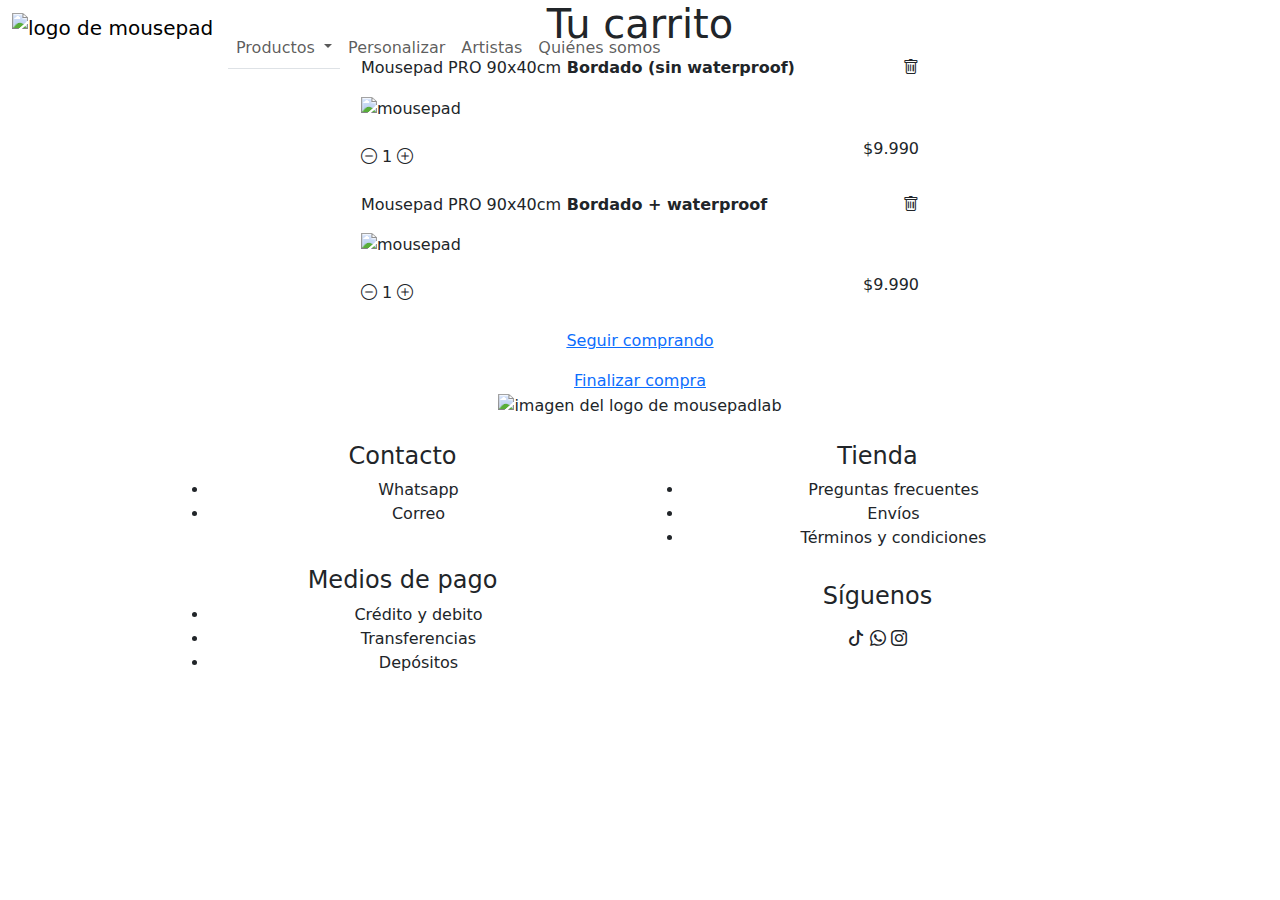
==== carrito.html @ 596542e2 "Add files via upload" ====
<!doctype html>
<html lang="es">
  <head>
    <meta charset="utf-8">
    <meta name="viewport" content="width=device-width, initial-scale=1">
    <title>Mousepad lab</title>
    <link href="https://cdn.jsdelivr.net/npm/bootstrap@5.3.3/dist/css/bootstrap.min.css" rel="stylesheet" integrity="sha384-QWTKZyjpPEjISv5WaRU9OFeRpok6YctnYmDr5pNlyT2bRjXh0JMhjY6hW+ALEwIH" crossorigin="anonymous">
    <link rel="stylesheet" href="https://cdn.jsdelivr.net/npm/bootstrap-icons@1.11.3/font/bootstrap-icons.min.css">
    <link rel="preconnect" href="https://fonts.googleapis.com">
    <link rel="preconnect" href="https://fonts.gstatic.com" crossorigin>
    <link href="https://fonts.googleapis.com/css2?family=Alegreya:ital,wght@0,400..900;1,400..900&family=Dancing+Script:wght@400..700&family=Playfair+Display:ital,wght@0,400..900;1,400..900&family=Roboto:ital,wght@0,100;0,300;0,400;0,500;0,700;0,900;1,100;1,300;1,400;1,500;1,700;1,900&family=Style+Script&display=swap" rel="stylesheet">
    <link rel="stylesheet" href="assets/style.css"> 
  </head>
  <body>
    <header class="position-absolute">
      <nav class="navbar navbar-expand-md">
          <div class="ss-container-nav container">
            <a class="navbar-brand" href="index.html"><img src="assets/img/mousepadlab.png" alt="logo de mousepadlab" class="logo-header d-sm-none" width="110" height="40">
              <img src="assets/img/mousepadlab.png" alt="logo de mousepadlab" class="logo-header d-none d-sm-block" width="200" height="70"></a>
              <div>
              <a href="carrito.html"><i class="bi bi-cart2 d-md-none text-white"></i></a>
            <button class="navbar-toggler border-0 shadow-none" type="button" data-bs-toggle="collapse" data-bs-target="#navbarNavDropdown" aria-controls="navbarNavDropdown" aria-expanded="false" aria-label="Toggle navigation">
              <i class="bi bi-list text-white"></i>
            </button>
              </div>
            <div class="collapse navbar-collapse " id="navbarNavDropdown">
              <ul class="ss-lista navbar-nav justify-content-around text">
                  <li class="nav-item dropdown">
                      <a class="nav-link dropdown-toggle text border-bottom" href="#" role="button" data-bs-toggle="dropdown" aria-expanded="false">
                        Productos
                      </a>
                      <ul class="dropdown-menu">
                        <li><a class="dropdown-item" href="personalizar.html">Personalizados</a></li>
                        <li><a class="dropdown-item" href="artistas.html">Diseñado por artistas</a></li>
                        <li><a class="dropdown-item" href="personalizar-playmat.html">Playmat</a></li>
                        <li><a class="dropdown-item" href="personalizar-gifcard.html">Gift card</a></li>
                      </ul>
                    </li>
                <li class="nav-item">
                  <a class="nav-link" href="personalizar.html">Personalizar</a>
                </li>
                <li class="nav-item">
                  <a class="nav-link" href="artistas.html">Artistas</a>
                </li>
                <li class="nav-item">
                  <a class="nav-link" href="#">Quiénes somos</a>
                </li>
              </ul>
            </div>
            <a href="carrito.html"><i class="bi bi-cart2 d-none d-md-block text-white"></i></a>
          </div>
        </nav>
  </header>
    <main>
      <section class="ss-hero-pag ss-hero-formulario container-fluid text-center align-content-center">
        <h1>Tu carrito</h1>
    </section>
        <section class="container-producto container justify-content-center py-4 py-md-5 p-lg-0">
          <div>
            <div class="row justify-content-center">
              <div class="col-lg-6">
                <div class="carrito-elemento">
                  <div class="d-flex justify-content-between align-items-center mb-3">
                    <p class="text-start m-0">Mousepad PRO 90x40cm<span class="fw-bolder"> Bordado (sin waterproof)</span></i></p>
                    <p class="m-0"><i class="bi bi-trash"></i></p>
                  </div>
                    <img class="img-carrito" src="assets/img/carrito-1.jpeg" alt="mousepad">
                    <div class="sumar d-flex justify-content-between align-items-center my-3">
                    <div>
                      <p class="m-0"><i class="iconos-carrito bi bi-dash-circle"></i> 1 <i class="iconos-carrito bi bi-plus-circle"></i></p>
                    </div>
                    <p class="ss-precio">$9.990</p>
                    </div>
                </div>
              <div class="carrito-elemento">
                <div class="d-flex justify-content-between align-items-center mb-3">
                    <p class="text-start m-0">Mousepad PRO 90x40cm<span class="fw-bolder"> Bordado + waterproof</span></i></p>
                    <p class="m-0"><i class="bi bi-trash"></i></p>
                </div>
                    <img class="img-carrito" src="assets/img/carrito-2.jpeg" alt="mousepad">
                  <div class="sumar d-flex justify-content-between align-items-center my-3">
                    <div>
                      <p class="m-0"><i class="iconos-carrito bi bi-dash-circle"></i> 1 <i class="iconos-carrito bi bi-plus-circle"></i></p>
                    </div>
                    <p class="ss-precio">$9.990</p>
                  </div>
              </div>
        <div class="container-botones text-center container-fluid">
          <div class="d-flex justify-content-center mb-3">
            <a type="submit" class="large-btn-mobile-2 col-12 d-flex justify-content-center align-items-center" href="index.html">Seguir comprando</a>
            </div>
            <div class="d-flex justify-content-center">
              <a type="submit" class="large-btn-mobile col-12 border-0 d-flex justify-content-center align-items-center" href="formulario-direccion-envio.html">Finalizar compra</a>
              </div>
            </div>
          </div>
          </div>
        </div>
        </div>
        </section>
    </main>
    <footer class="container-fluid text-start text-sm-center">
        <div class="container">
            <img src="assets/img/mousepadlab.png" class="ss-img-footer" alt="imagen del logo de mousepadlab">
            <div class="row py-4 justify-content-center">
              <div class="col-12 col-sm-5 justify-content-center text-sm-center">
                  <h4>Contacto</h4>
              <ul>
                  <li>Whatsapp</li>
                  <li>Correo</li>
              </ul>
            </div>
            <div class="col-12 col-sm-5 justify-content-center text-sm-center">
                <h4>Tienda</h4>
            <ul>
                <li>Preguntas frecuentes</li>
                <li>Envíos</li>
                <li>Términos y condiciones</li>
            </ul>
            </div>
            <div class="col-12 col-sm-5 justify-content-center text-start text-sm-center">
                <h4>Medios de pago</h4>
            <ul>
                <li>Crédito y debito</li>
                <li>Transferencias</li>
                <li>Depósitos</li>
            </ul>
            </div>
            <div class="d-flex d-sm-block social-media justify-content-between justify-content-sm-center py-3 col-12 col-sm-5 text-start text-sm-center">
              <h4 class="d-none d-sm-block mb-3">Síguenos</h4>
                <i class="bi bi-tiktok text-center"></i>
                <i class="bi bi-whatsapp"></i>
                <i class="bi bi-instagram"></i>
            </div>
        </div>
      </div>
    </footer>
    <script src="https://cdn.jsdelivr.net/npm/bootstrap@5.3.3/dist/js/bootstrap.bundle.min.js" integrity="sha384-YvpcrYf0tY3lHB60NNkmXc5s9fDVZLESaAA55NDzOxhy9GkcIdslK1eN7N6jIeHz" crossorigin="anonymous"></script>
  </body>
</html>
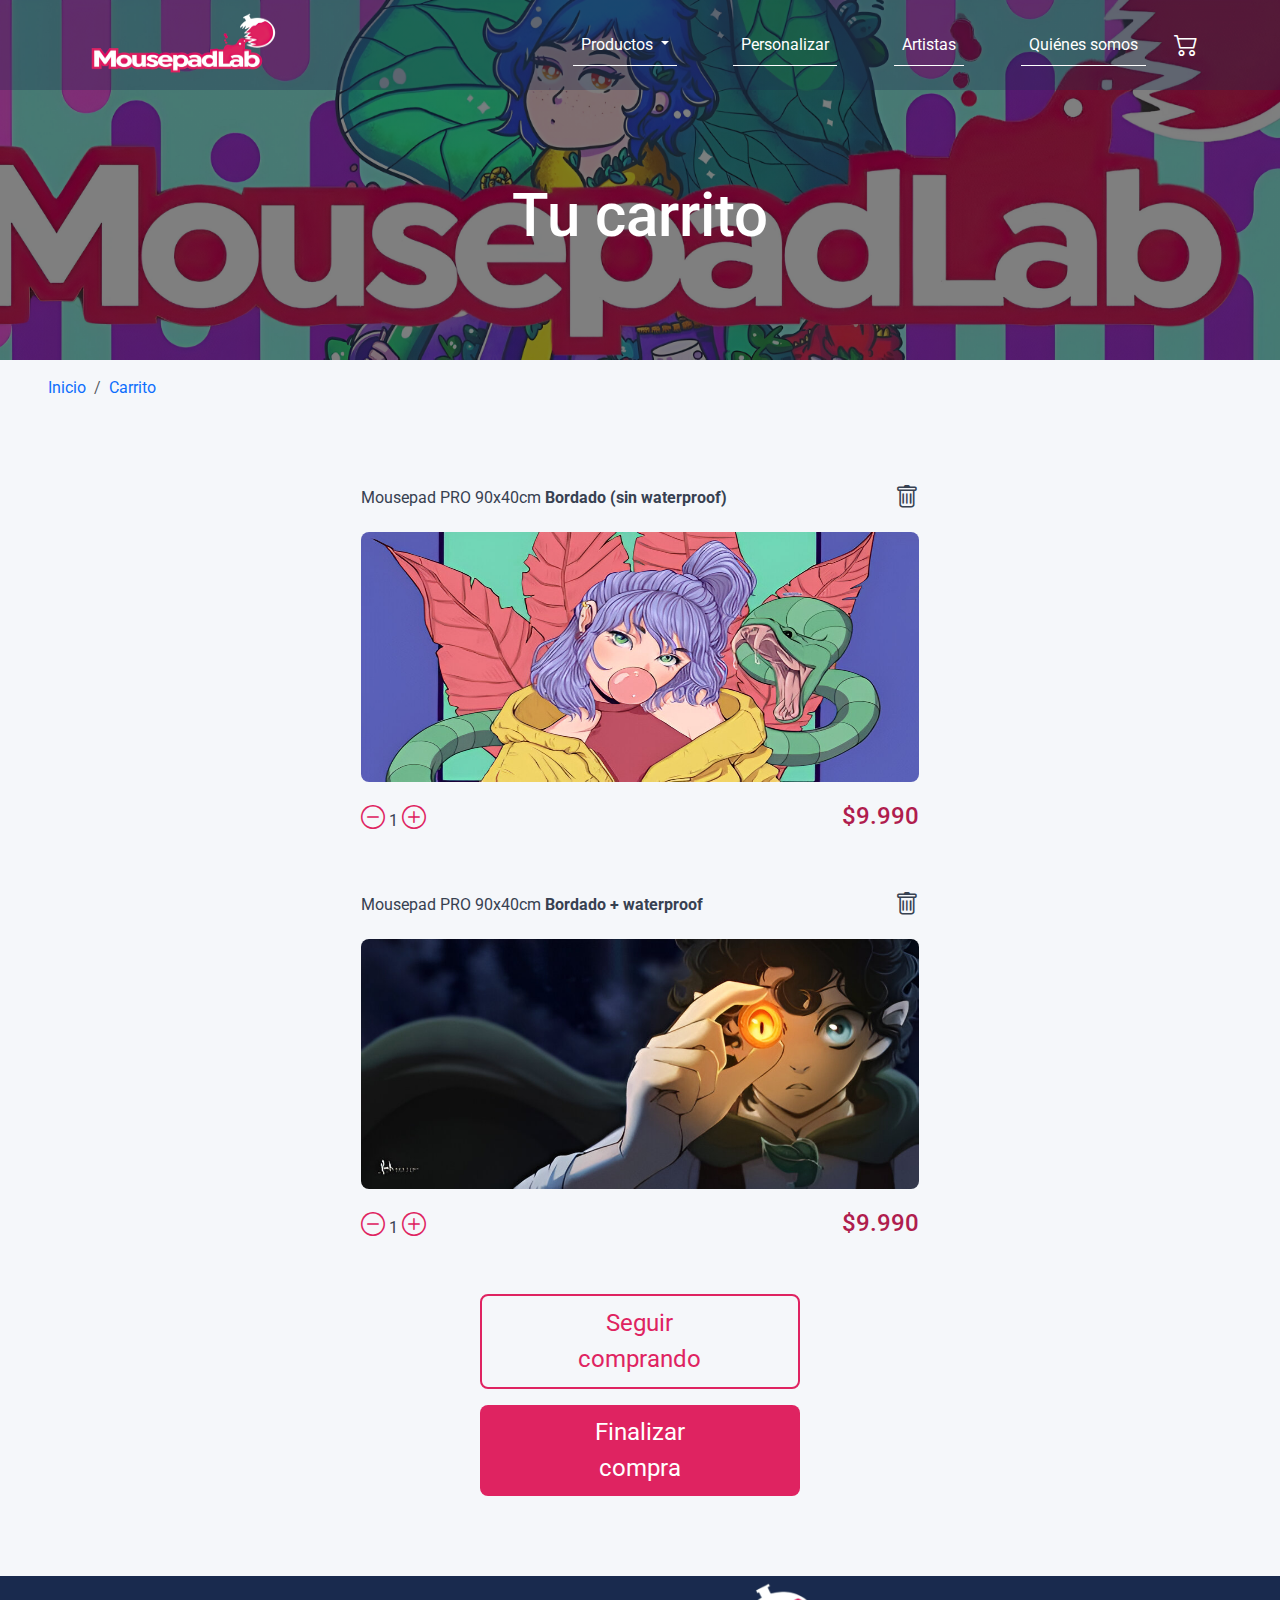
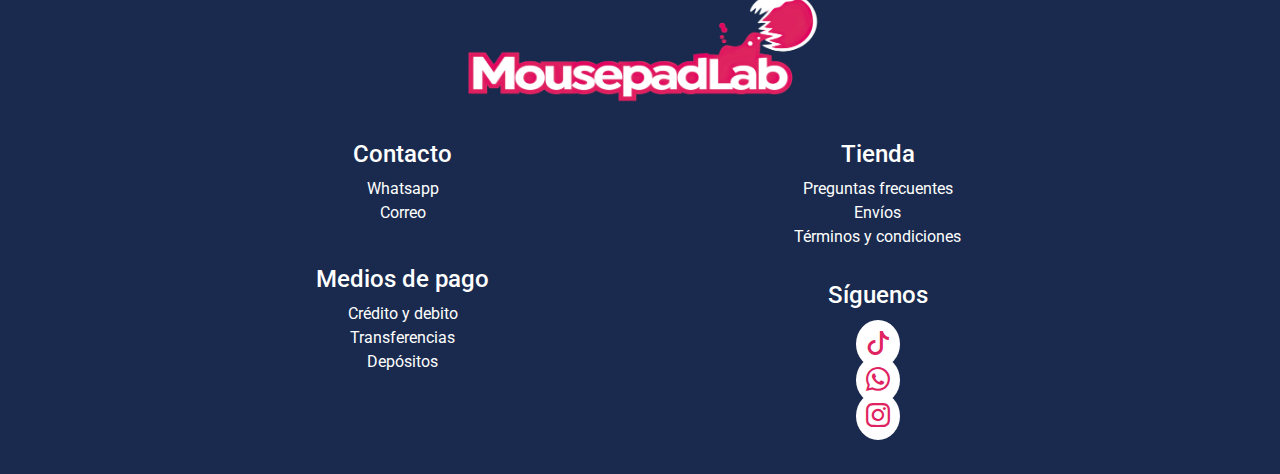
==== commit 33467fa1: "Add files via upload" ====
--- a/carrito.html
+++ b/carrito.html
@@ -3,12 +3,15 @@
   <head>
     <meta charset="utf-8">
     <meta name="viewport" content="width=device-width, initial-scale=1">
-    <title>Mousepad lab</title>
+    <title>Mousepad lab - Carrito</title>
     <link href="https://cdn.jsdelivr.net/npm/bootstrap@5.3.3/dist/css/bootstrap.min.css" rel="stylesheet" integrity="sha384-QWTKZyjpPEjISv5WaRU9OFeRpok6YctnYmDr5pNlyT2bRjXh0JMhjY6hW+ALEwIH" crossorigin="anonymous">
     <link rel="stylesheet" href="https://cdn.jsdelivr.net/npm/bootstrap-icons@1.11.3/font/bootstrap-icons.min.css">
     <link rel="preconnect" href="https://fonts.googleapis.com">
     <link rel="preconnect" href="https://fonts.gstatic.com" crossorigin>
     <link href="https://fonts.googleapis.com/css2?family=Alegreya:ital,wght@0,400..900;1,400..900&family=Dancing+Script:wght@400..700&family=Playfair+Display:ital,wght@0,400..900;1,400..900&family=Roboto:ital,wght@0,100;0,300;0,400;0,500;0,700;0,900;1,100;1,300;1,400;1,500;1,700;1,900&family=Style+Script&display=swap" rel="stylesheet">
+    <link rel="preconnect" href="https://fonts.googleapis.com">
+<link rel="preconnect" href="https://fonts.gstatic.com" crossorigin>
+<link href="https://fonts.googleapis.com/css2?family=Alegreya:ital,wght@0,400..900;1,400..900&family=Dancing+Script:wght@400..700&family=Playfair+Display:ital,wght@0,400..900;1,400..900&family=Press+Start+2P&family=Roboto:ital,wght@0,100;0,300;0,400;0,500;0,700;0,900;1,100;1,300;1,400;1,500;1,700;1,900&family=Style+Script&display=swap" rel="stylesheet">
     <link rel="stylesheet" href="assets/style.css"> 
   </head>
   <body>
@@ -23,31 +26,32 @@
               <i class="bi bi-list text-white"></i>
             </button>
               </div>
-            <div class="collapse navbar-collapse " id="navbarNavDropdown">
-              <ul class="ss-lista navbar-nav justify-content-around text">
-                  <li class="nav-item dropdown">
-                      <a class="nav-link dropdown-toggle text border-bottom" href="#" role="button" data-bs-toggle="dropdown" aria-expanded="false">
-                        Productos
-                      </a>
-                      <ul class="dropdown-menu">
-                        <li><a class="dropdown-item" href="personalizar.html">Personalizados</a></li>
-                        <li><a class="dropdown-item" href="artistas.html">Diseñado por artistas</a></li>
-                        <li><a class="dropdown-item" href="personalizar-playmat.html">Playmat</a></li>
-                        <li><a class="dropdown-item" href="personalizar-gifcard.html">Gift card</a></li>
-                      </ul>
-                    </li>
-                <li class="nav-item">
-                  <a class="nav-link" href="personalizar.html">Personalizar</a>
-                </li>
-                <li class="nav-item">
-                  <a class="nav-link" href="artistas.html">Artistas</a>
-                </li>
-                <li class="nav-item">
-                  <a class="nav-link" href="#">Quiénes somos</a>
-                </li>
-              </ul>
-            </div>
-            <a href="carrito.html"><i class="bi bi-cart2 d-none d-md-block text-white"></i></a>
+              <div class="collapse navbar-collapse " id="navbarNavDropdown">
+                <ul class="ss-lista navbar-nav align-items-center justify-content-md-around">
+                    <li class="nav-item dropdown nav-item-diferente">
+                        <a class="nav-link dropdown-toggle text text-center" href="#" role="button" data-bs-toggle="dropdown" aria-expanded="false">
+                          Productos
+                        </a>
+                        <ul class="dropdown-menu">
+                          <li><a class="dropdown-item" href="personalizar.html">Personalizados</a></li>
+                          <li><a class="dropdown-item" href="artistas.html">Diseñado por artistas</a></li>
+                          <li><a class="dropdown-item" href="personalizar-playmat.html">Playmat</a></li>
+                          <li><a class="dropdown-item" href="personalizar-gifcard.html">Gift card</a></li>
+                          <li><a class="dropdown-item" href="personalizar-cuadro.html">Cuadros</a></li>
+                        </ul>
+                      </li>
+                  <li class="nav-item">
+                    <a class="nav-link text-center" href="personalizar.html">Personalizar</a>
+                  </li>
+                  <li class="nav-item nav-item-diferente">
+                    <a class="nav-link text-center" href="artistas.html">Artistas</a>
+                  </li>
+                  <li class="nav-item">
+                    <a class="nav-link text-center" href="quienes-somos.html">Quiénes somos</a>
+                  </li>
+                </ul>
+              </div>
+              <a href="carrito.html" class="d-none d-md-block"><p class="m-0"><i class="bi bi-cart2 d-none d-md-block text-white"></i></p></a>
           </div>
         </nav>
   </header>
@@ -55,6 +59,10 @@
       <section class="ss-hero-pag ss-hero-formulario container-fluid text-center align-content-center">
         <h1>Tu carrito</h1>
     </section>
+    <ol class="breadcrumb ms-5 mt-3">
+      <li class="breadcrumb-item"><a href="index.html">Inicio</a></li>
+      <li class="breadcrumb-item"><a href="#" class="miga-activa">Carrito</a></li>
+    </ol>
         <section class="container-producto container justify-content-center py-4 py-md-5 p-lg-0">
           <div>
             <div class="row justify-content-center">
@@ -87,7 +95,7 @@
               </div>
         <div class="container-botones text-center container-fluid">
           <div class="d-flex justify-content-center mb-3">
-            <a type="submit" class="large-btn-mobile-2 col-12 d-flex justify-content-center align-items-center" href="index.html">Seguir comprando</a>
+            <a type="submit" class="large-btn-mobile-2 col-12 d-flex justify-content-center align-items-center">Seguir comprando</a>
             </div>
             <div class="d-flex justify-content-center">
               <a type="submit" class="large-btn-mobile col-12 border-0 d-flex justify-content-center align-items-center" href="formulario-direccion-envio.html">Finalizar compra</a>
@@ -128,9 +136,9 @@
             </div>
             <div class="d-flex d-sm-block social-media justify-content-between justify-content-sm-center py-3 col-12 col-sm-5 text-start text-sm-center">
               <h4 class="d-none d-sm-block mb-3">Síguenos</h4>
-                <i class="bi bi-tiktok text-center"></i>
-                <i class="bi bi-whatsapp"></i>
-                <i class="bi bi-instagram"></i>
+                <div class="icono-contenedor"><i class="bi bi-tiktok text-center"></i></div>
+                <div class="icono-contenedor"><i class="bi bi-whatsapp"></i></div>
+                <div class="icono-contenedor"><i class="bi bi-instagram"></i></div>
             </div>
         </div>
       </div>
--- a/assets/style.css
+++ b/assets/style.css
@@ -0,0 +1,758 @@
+@charset "UTF-8";
+.large-btn-mobile:hover {
+  background-color: #B01D4E;
+}
+
+.large-btn-mobile-2:hover {
+  background-color: #B01D4E;
+}
+
+.small-btn-mobile:hover {
+  background-color: #B01D4E;
+}
+
+.small-btn-desktop:hover {
+  background-color: #B01D4E;
+}
+
+body {
+  background-color: #F5F7FA;
+  color: #374151;
+  font-family: "Roboto";
+}
+
+h1 {
+  font-size: 1.875rem;
+}
+
+h2 {
+  font-size: 1.5rem;
+}
+
+a {
+  text-decoration: none;
+}
+
+li:not(.ss-vende li) {
+  list-style: none;
+}
+
+p {
+  font-size: 0.875rem;
+}
+
+/* Estos son los estilos del header*/
+header {
+  width: 100%;
+}
+
+.navbar {
+  background-color: rgba(25, 42, 78, 0.3);
+  max-height: 90px;
+}
+
+.navbar .navbar-nav .nav-link {
+  color: white;
+  border-bottom: 1px solid white;
+}
+
+.navbar .navbar-nav .nav-link li.activo a.activo {
+  color: #DF2361;
+}
+
+.navbar .navbar-toggler-icon {
+  color: white;
+}
+
+.navbar-brand {
+  width: 40%;
+}
+
+.navbar-nav {
+  width: 100%;
+}
+
+.navbar-collapse.show {
+  background-color: #F5F7FA;
+  width: 50%;
+  height: 100vh;
+  display: flex;
+  align-items: flex-start;
+  z-index: 5;
+}
+
+.navbar-collapse.show .ss-lista {
+  height: 50%;
+  align-items: center;
+  justify-content: space-between;
+  border-color: #DF2361;
+}
+
+.navbar-collapse.show .nav-link {
+  color: #374151;
+  font-size: 1.25rem;
+}
+
+.navbar-collapse ul.dropdown-menu.show {
+  display: flex;
+  align-items: center;
+  flex-direction: column;
+  justify-content: space-around;
+  height: 30vh;
+}
+.navbar-collapse ul.dropdown-menu.show li {
+  border-bottom: 1px solid #DF2361;
+  width: 100%;
+}
+
+.bi {
+  font-size: 1.5rem;
+}
+
+/* Estos son los estilos del home*/
+/* Estos son los estilos de la seccion hero-img*/
+.ss-hero-img {
+  color: white;
+  background-image: linear-gradient(rgba(0, 0, 0, 0.5), rgba(0, 0, 0, 0.5)), url("img/personalizar-2.jpeg");
+  background-position: center;
+  background-size: cover;
+  height: 40vh;
+  max-height: 668px;
+}
+.ss-hero-img div {
+  margin-top: 3.125rem;
+}
+
+.large-btn-mobile {
+  color: white;
+  width: 60%;
+  min-width: 300px;
+  max-width: 23rem;
+  padding: 0.6rem 5rem 0.6rem 5rem;
+  border-radius: 8px;
+  background-color: #DF2361;
+  transition: all 0.3s ease;
+}
+
+.large-btn-mobile-2 {
+  color: #DF2361;
+  width: 60%;
+  min-width: 300px;
+  max-width: 23rem;
+  padding: 0.6rem 5rem 0.6rem 5rem;
+  border-radius: 8px;
+  border: 2px solid #DF2361;
+  background-color: #F5F7FA;
+  transition: all 0.3s ease;
+}
+
+/* Estos son los estilos de la seccion productos*/
+.ss-card-img {
+  height: 90px;
+}
+
+.small-btn-mobile {
+  color: white;
+  max-height: 2.5rem;
+  padding-bottom: 0.2rem;
+  padding-top: 0.2rem;
+  border-radius: 8px;
+  background-color: #DF2361;
+  transition: all 0.3s ease;
+}
+
+.ss-card-text {
+  font-size: 0.75rem;
+}
+
+.ss-precio {
+  margin-bottom: 0.3rem;
+  color: #B01D4E;
+}
+
+.ss-precio-personalizar {
+  font-size: 1.5rem;
+  margin-bottom: 0.3rem;
+  color: #B01D4E;
+}
+
+/* Estos son los estilos de la seccion img-descriptiva*/
+.img-descriptiva {
+  position: relative;
+  background-image: linear-gradient(rgba(0, 0, 0, 0.5), rgba(0, 0, 0, 0.5)), url("img/img-descriptiva-2.jpeg");
+  background-position: center;
+  background-size: cover;
+  color: white;
+}
+
+.logo-imagen {
+  position: absolute;
+  right: 0;
+  bottom: 0;
+  width: 18%;
+  height: 40%;
+}
+
+/* Estos son los estilos de la seccion tamaños*/
+.mousepad {
+  position: relative;
+  background-color: #374151;
+  width: 100%;
+  border-radius: 8px;
+  border: 3px dashed black;
+}
+.mousepad p {
+  font-size: 0.75rem;
+}
+
+.t1 {
+  height: 70px;
+}
+
+.t2 {
+  height: 60px;
+}
+
+.t3 {
+  height: 90px;
+}
+
+.bi-mouse-fill {
+  transform: rotate(-45deg);
+  font-size: 2rem;
+  position: absolute;
+  bottom: 0%;
+  right: 5%;
+  transition: transform 0.3s ease-in-out;
+}
+
+.mousepad:hover .bi-mouse-fill {
+  animation: myAnim 8s cubic-bezier(0.42, 0, 0.58, 1) 0s 1 normal forwards;
+}
+
+@keyframes myAnim {
+  0%, 100% {
+    transform: translateX(0%) rotate(-45deg);
+    transform-origin: 50% 50%;
+  }
+  5% {
+    transform: translateX(-20px) rotate(2.4deg);
+  }
+  15% {
+    transform: translateX(-50px) rotate(-6deg);
+  }
+  25% {
+    transform: translateX(5px) rotate(3.6deg);
+  }
+  35% {
+    transform: translateX(15px) rotate(6deg);
+  }
+  45% {
+    transform: translateX(-25px) rotate(3.6deg);
+  }
+  55% {
+    transform: translateX(-40px) rotate(-4.8deg);
+  }
+  65% {
+    transform: translateX(10px) rotate(2.4deg);
+  }
+  75% {
+    transform: translateX(-20px) rotate(-2.4deg);
+  }
+  85% {
+    transform: translateX(10px) rotate(3.6deg);
+  }
+}
+/* Estos son los estilos de la seccion materiales*/
+.titulo-materiales {
+  font-weight: bold;
+  margin: 0.2rem 0 0.2rem 0;
+}
+
+/* Aqui terminan los estilos del home*/
+/* Estos son los estilos de catalogo*/
+.ss-hero-pag:not(.ss-hero-img) {
+  background-position: center;
+  background-size: cover;
+  height: 20vh;
+}
+.ss-hero-pag:not(.ss-hero-img) h1 {
+  margin-top: 3.125rem;
+}
+
+.ss-hero-catalogo {
+  color: white;
+  background-image: linear-gradient(rgba(0, 0, 0, 0.5), rgba(0, 0, 0, 0.5)), url("img/catalogo-2.jpeg");
+}
+
+.trabajo-artista div img {
+  cursor: pointer;
+  border-radius: 8px;
+}
+
+/* aqui terminan los estilos de catalogo*/
+/* Estos son los estilos de catalogo*/
+.ss-hero-pag:not(.ss-hero-img) {
+  background-position: center;
+  background-size: cover;
+  height: 20vh;
+}
+.ss-hero-pag:not(.ss-hero-img) h1 {
+  margin-top: 3.125rem;
+}
+
+.ss-hero-artistas {
+  color: white;
+  background-image: linear-gradient(rgba(0, 0, 0, 0.5), rgba(0, 0, 0, 0.5)), url("img/hero-artistas.jpeg");
+}
+
+.artista div.card {
+  border-radius: 8px;
+}
+.artista div.card img {
+  border-radius: 8px;
+}
+.artista div.card p {
+  font-size: 1rem;
+  color: #374151;
+}
+
+.artistas-btn {
+  border: 2px solid #DF2361;
+  color: #DF2361;
+  background-color: white;
+  position: sticky;
+  bottom: 0;
+  width: 100%;
+  max-width: 450px;
+  height: auto;
+  transform: translateX(-50%);
+  margin-bottom: 2rem;
+  font-size: 1rem;
+  border-radius: 8px;
+  padding: 1rem 0.5rem 1rem 0.5rem;
+}
+
+/* aqui terminan los estilos de catalogo*/
+/* Estos son los estilos de formulario vende con nosotros*/
+.ss-form label {
+  margin-bottom: 0.2rem;
+}
+.ss-form input {
+  border-radius: 8px;
+  height: 3rem;
+  padding-left: 1rem;
+  border-bottom: 2px solid #DF2361;
+  caret-color: #DF2361;
+}
+.ss-form input::-moz-placeholder {
+  opacity: 0.6;
+}
+.ss-form input::placeholder {
+  opacity: 0.6;
+}
+.ss-form input:focus {
+  outline: none;
+}
+.ss-form input:focus::-moz-placeholder {
+  opacity: 0;
+}
+.ss-form input:focus::placeholder {
+  opacity: 0;
+}
+.ss-form textarea {
+  border-radius: 8px;
+  height: 10rem;
+  border: 2px solid #DF2361;
+}
+
+.ss-hero-formulario {
+  color: white;
+  background-image: linear-gradient(rgba(0, 0, 0, 0.5), rgba(0, 0, 0, 0.5)), url("img/banner-mousepadlab.jpeg");
+}
+
+/* Estos son los estilos de formulario venta*/
+.ss-vende input[type=number] {
+  -moz-appearance: textfield;
+  -webkit-appearance: none;
+  appearance: none;
+}
+.ss-vende input[type=number]::-webkit-outer-spin-button,
+.ss-vende input[type=number]::-webkit-inner-spin-button {
+  -webkit-appearance: none;
+  margin: 0;
+}
+
+.obligatorio {
+  color: #DF2361;
+  margin-right: 0.5rem;
+}
+
+/* aqui terminan los estilos de de formulario venta*/
+.ss-hero-personalizar {
+  color: white;
+  background-image: linear-gradient(rgba(0, 0, 0, 0.5), rgba(0, 0, 0, 0.5)), url("img/hr-personalizar.jpeg");
+}
+
+section > h2 {
+  margin-bottom: 3rem;
+}
+
+.btn-tamaño {
+  cursor: pointer;
+}
+
+.img-carrito {
+  width: 100%;
+  max-height: 250px;
+  border-radius: 8px;
+}
+
+.carrito-elemento {
+  margin-bottom: 3rem;
+}
+
+.iconos-carrito {
+  color: #DF2361;
+}
+
+.bi-trash {
+  color: #374151;
+}
+
+/* Estos son los estilos del footer*/
+footer {
+  color: white;
+  background-color: #192A4E;
+}
+footer ul {
+  padding: 0;
+}
+footer .ss-img-footer {
+  width: 100%;
+  max-width: 380px;
+  max-height: 140px;
+}
+
+.social-media .bi {
+  padding: 0.5rem;
+  color: #DF2361;
+  background-color: white;
+  border-radius: 50%;
+}
+
+@media (min-width: 576px) {
+  .ss-hero-pag:not(.ss-hero-img) {
+    height: 30vh;
+  }
+  .ss-hero-pag:not(.ss-hero-img) h1 {
+    margin-top: 3.125rem;
+  }
+  .t1 {
+    height: 140px;
+  }
+  .t2 {
+    height: 100px;
+  }
+  .t3 {
+    height: 210px;
+  }
+}
+@media (min-width: 768px) {
+  .ss-hero-img {
+    height: 50vh;
+  }
+  .ss-hero-img div {
+    margin-top: 5rem;
+  }
+  .ss-hero-pag:not(.ss-hero-img) {
+    height: 40vh;
+  }
+  .ss-hero-pag:not(.ss-hero-img) h1 {
+    margin-top: 5rem;
+  }
+  p {
+    font-size: 1rem;
+  }
+  h1 {
+    font-size: 3.75rem;
+  }
+  .texto-descriptivo {
+    font-size: 2rem;
+  }
+  .large-btn-mobile .large-btn-mobile-2 {
+    font-size: 1.5rem;
+  }
+  h1 {
+    font-size: 2.5rem;
+  }
+  h2 {
+    font-size: 1.875rem;
+  }
+  .card-title {
+    font-size: 1.5rem;
+  }
+  .ss-card-text {
+    font-size: 1rem;
+  }
+  .ss-precio {
+    font-weight: 500;
+    font-size: 1.25rem;
+    margin-bottom: 0.3rem;
+    color: #B01D4E;
+  }
+  .ss-precio-personalizar {
+    font-size: 1.5rem;
+    margin-bottom: 0.3rem;
+    color: #B01D4E;
+  }
+  .img-descriptiva p {
+    font-size: 1.5rem;
+  }
+  .titulo-materiales {
+    font-size: 1.5rem;
+  }
+  .t1 {
+    height: 180px;
+  }
+  .t2 {
+    height: 150px;
+  }
+  .t3 {
+    height: 280px;
+  }
+  .artista div.card {
+    border-radius: 8px;
+  }
+  .artista div.card img {
+    border-radius: 8px;
+  }
+  .artista div.card p {
+    font-size: 1.5rem;
+    color: #374151;
+  }
+}
+@media (min-width: 992px) {
+  .ss-hero-img {
+    height: 80vh;
+  }
+  .ss-hero-img div {
+    margin-top: 5rem;
+  }
+  .ss-hero-pag:not(.ss-hero-img) h1 {
+    margin-top: 5rem;
+  }
+  .ss-card-img {
+    height: 190px;
+  }
+  .small-btn-mobile {
+    font-size: 1.25rem;
+  }
+  .card-title {
+    font-size: 1.875rem;
+  }
+  .ss-card-text {
+    font-size: 1rem;
+  }
+  .ss-precio {
+    font-size: 1.5rem;
+    margin-bottom: 0.3rem;
+    color: #B01D4E;
+  }
+  .ss-precio-personalizar {
+    font-size: 1.875rem;
+    margin-bottom: 0.3rem;
+    color: #B01D4E;
+  }
+  section, .img-descriptiva {
+    margin: 5rem 0 5rem 0;
+  }
+  .ss-hero-pag {
+    margin: 0;
+  }
+  h1 {
+    font-size: 3.75rem;
+  }
+  h2 {
+    font-size: 2.5rem;
+  }
+  .texto-descriptivo {
+    font-size: 2rem;
+  }
+  .large-btn-mobile, .large-btn-mobile-2 {
+    font-size: 1.5rem;
+  }
+  .img-descriptiva p {
+    font-size: 2.5rem;
+    padding: 2.5rem 0.5rem 2.5rem 0.5rem;
+  }
+  .titulo-materiales {
+    font-size: 1.875rem;
+  }
+  .t1 {
+    height: 250px;
+  }
+  .t2 {
+    height: 210px;
+  }
+  .t3 {
+    height: 330px;
+  }
+  .bi-mouse-fill {
+    font-size: 3rem;
+    position: absolute;
+    bottom: 5%;
+    right: 5%;
+  }
+}
+.row .cargar-img .cargar p {
+  text-align: center;
+  padding: 10px;
+  color: #DF2361;
+  font-size: 0.875rem;
+  font-weight: 600;
+  background-color: white;
+  height: 60px;
+  border-radius: 10px;
+}
+
+.container-img .col .img-principal {
+  border-radius: 10px;
+}
+
+.seleccion .container-tamaño .tamaño .btn-tamaño {
+  background-color: white;
+  color: #DF2361;
+  text-align: center;
+  padding: 0px;
+  font-size: 20px;
+  font-weight: 500;
+  height: 50px;
+  border-radius: 10px;
+}
+.seleccion .check-container .check-box .form-check {
+  font-size: 16px;
+}
+.seleccion .check-container .check-box .form-check .form-check-input:checked[type=checkbox] {
+  background-color: #DF2361;
+  border-color: #DF2361;
+}
+.seleccion p {
+  font-size: 20px;
+  color: #DF2361;
+}
+
+.container-añadir .col .btn-añadir {
+  width: 5 0%;
+  padding: 15px;
+  background-color: #DF2361;
+  color: white;
+  margin-bottom: 30px;
+  font-weight: 500;
+}
+
+@media only screen and (min-width: 700px) {
+  .container-img .col .img-principal {
+    border-radius: 10px;
+  }
+  .row .cargar-img .cargar p {
+    font-size: 18px;
+    font-weight: 500;
+  }
+  .container-añadir .col .btn-añadir {
+    width: 300px;
+    padding: 5 15px;
+    background-color: #DF2361;
+    color: white;
+    margin-bottom: 30px;
+    font-weight: 500;
+  }
+}
+.titulo-header {
+  display: flex;
+  justify-content: center;
+  align-items: center;
+  padding-top: 85px;
+}
+
+.bi {
+  font-size: 1.5rem;
+}
+
+/* Estos son los estilos del main*/
+.container-producto {
+  text-align: center;
+}
+.container-producto .row .col p {
+  color: #374151;
+}
+.container-producto .row .col p span {
+  color: black;
+}
+.container-producto .row .col .sumar p {
+  text-align: left;
+  color: #DF2361;
+  font-size: 20px;
+}
+.container-producto .row .col .sumar .precio {
+  margin-left: 60%;
+}
+
+.container-botones .row {
+  margin: 10px;
+}
+.container-botones .row .col .btn-compra {
+  width: 300px;
+  padding: 5 15px;
+  border-color: #DF2361;
+  background-color: white;
+  color: #DF2361;
+  font-weight: 500;
+}
+.container-botones .row .col .btn-compra-2 {
+  width: 300px;
+  padding: 5 15px;
+  background-color: #DF2361;
+  color: white;
+  font-weight: 500;
+}
+
+@media only screen and (min-width: 700px) {
+  .container-producto {
+    text-align: center;
+  }
+  .container-producto .row .col p {
+    color: #374151;
+  }
+  .container-producto .row .col p span {
+    color: black;
+  }
+  .container-producto .row .col .sumar p {
+    margin-left: 24%;
+    color: #DF2361;
+    font-size: 25px;
+  }
+  .container-producto .row .col .sumar .precio {
+    margin-left: 40%;
+  }
+}
+/* Estos son los estilos del footer*/
+footer {
+  color: white;
+  background-color: #192A4E;
+}
+footer ul {
+  padding: 0;
+}
+footer .ss-img-footer {
+  width: 100%;
+  max-width: 380px;
+  max-height: 140px;
+}
+
+.social-media .bi {
+  padding: 10px;
+  color: #DF2361;
+  background-color: white;
+  border-radius: 50%;
+}/*# sourceMappingURL=style.css.map */